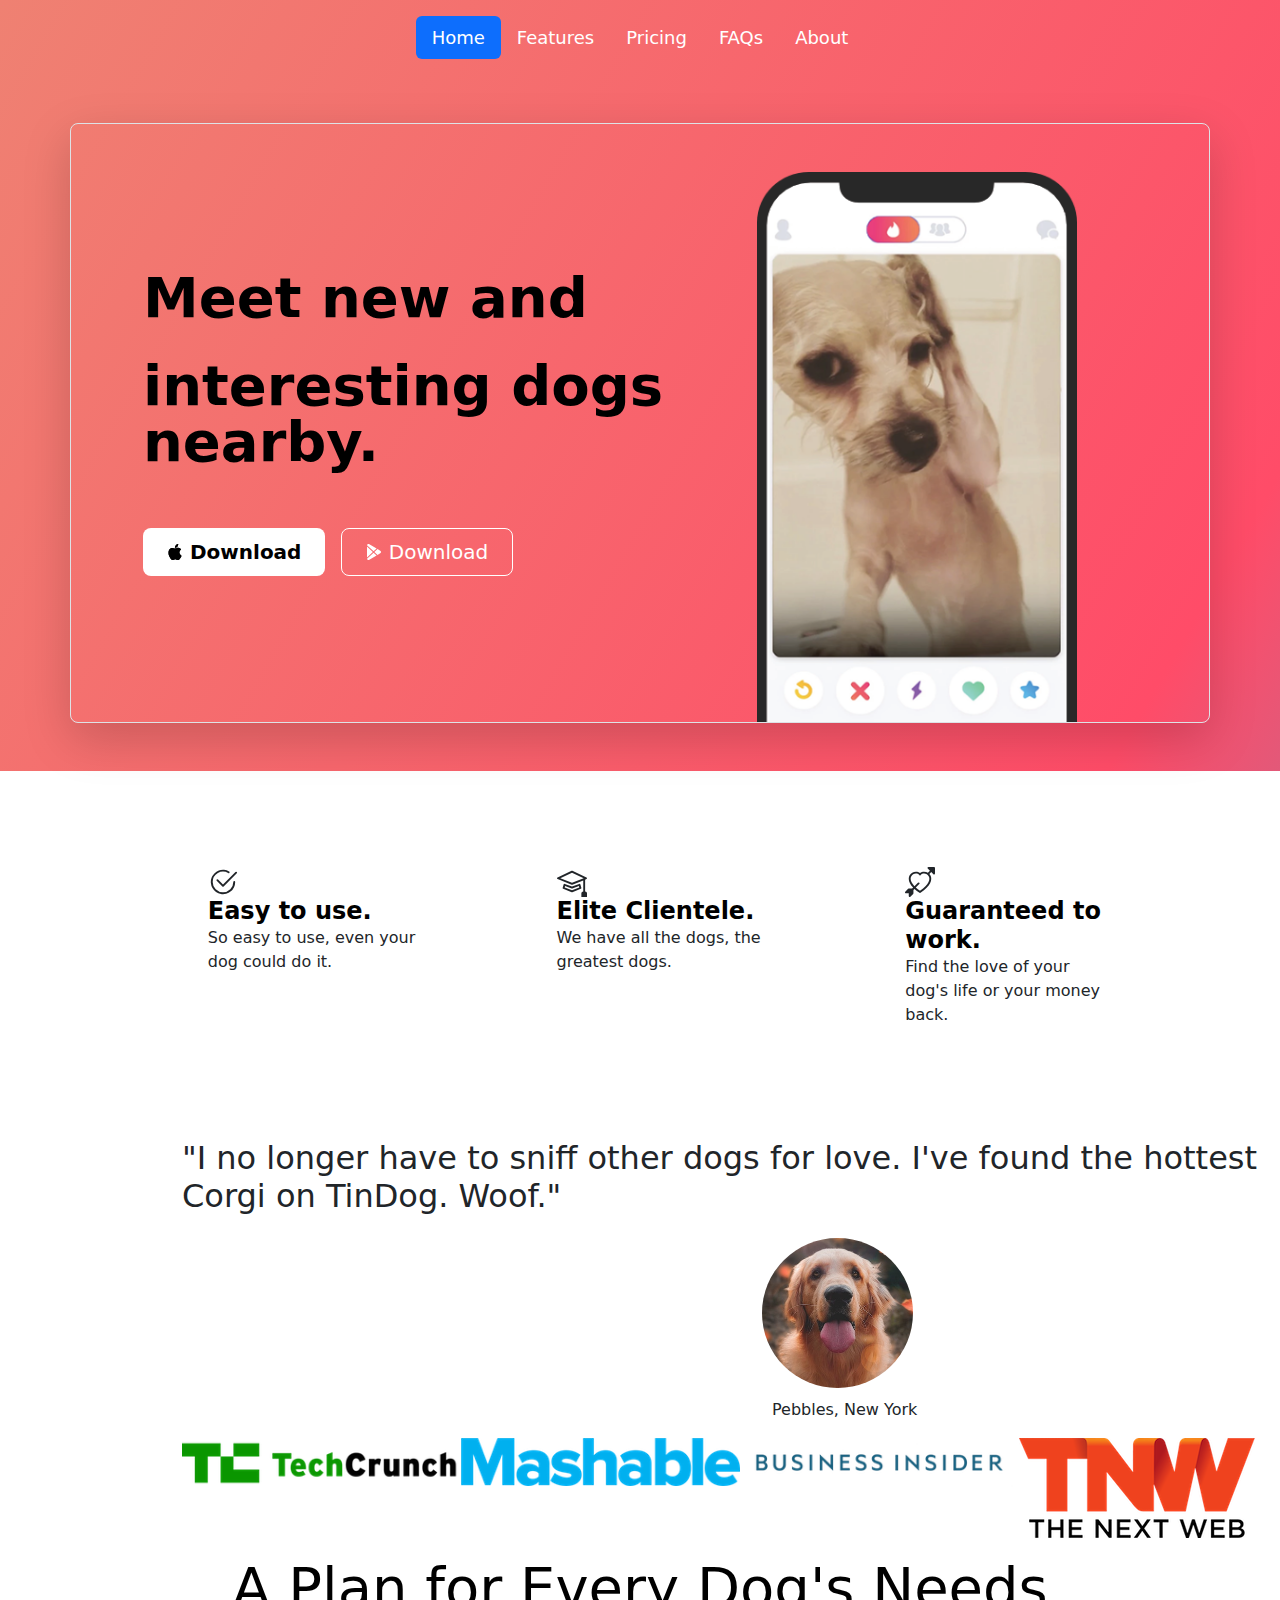
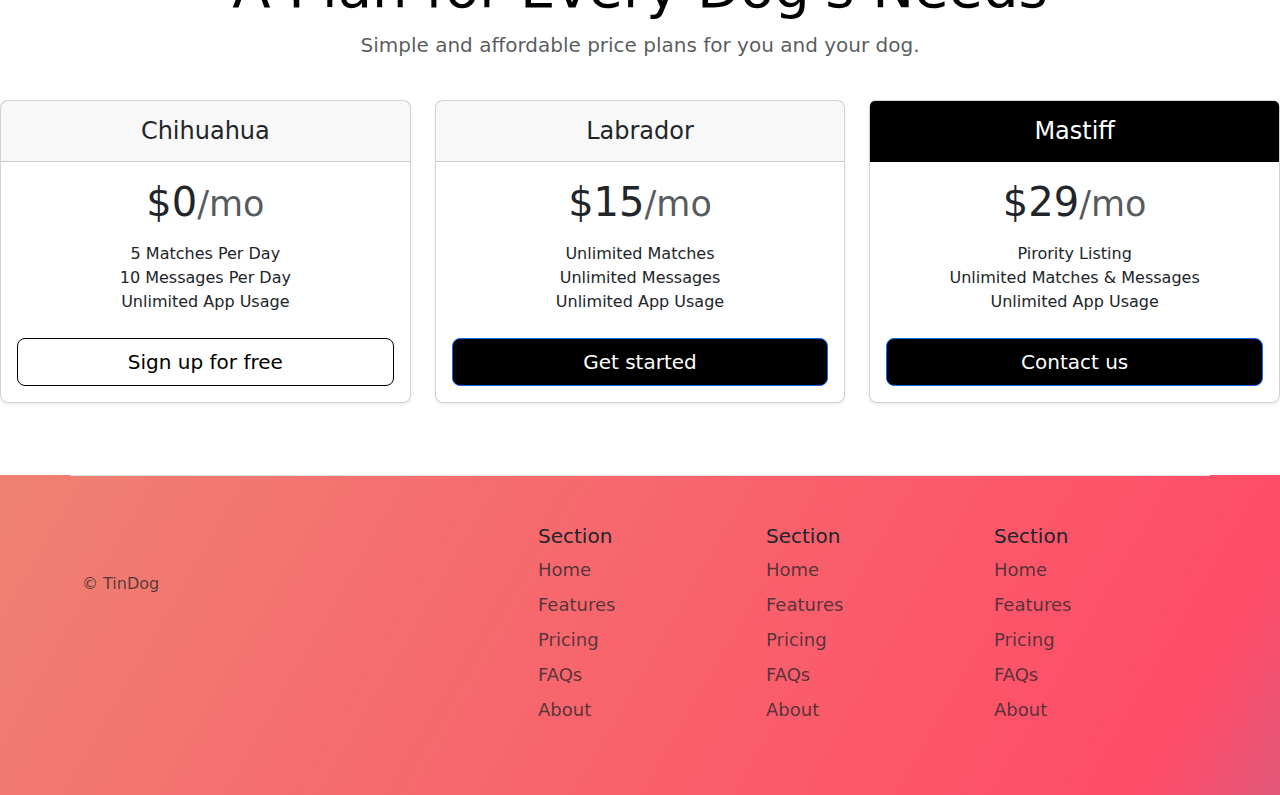
==== Bootstrap/11.3 TinDog Project/index.html @ 8932f7f0 "Updated" ====
<!DOCTYPE html>
<html lang="en">

<head>
  <meta charset="UTF-8">
  <meta name="viewport" content="width=device-width, initial-scale=1.0">
  <title>TinDog</title>
  <link href="https://cdn.jsdelivr.net/npm/bootstrap@5.3.3/dist/css/bootstrap.min.css" rel="stylesheet"
    integrity="sha384-QWTKZyjpPEjISv5WaRU9OFeRpok6YctnYmDr5pNlyT2bRjXh0JMhjY6hW+ALEwIH" crossorigin="anonymous">
  <link rel="stylesheet" href="./css/style.css">
</head>

<body>

  <!-- Title -->
  <section class="gradient-background" id="title">

    <div class="container">
      <header class="d-flex justify-content-center py-3">
        <ul class="nav nav-pills">
          <li class="nav-item"><a href="#" class="nav-link active" aria-current="page">Home</a></li>
          <li class="nav-item"><a href="#" class="nav-link" style="color: white;">Features</a></li>
          <li class="nav-item"><a href="#" class="nav-link" style="color: white;">Pricing</a></li>
          <li class="nav-item"><a href="#" class="nav-link" style="color: white;">FAQs</a></li>
          <li class="nav-item"><a href="#" class="nav-link" style="color: white;">About</a></li>
        </ul>
      </header>
    </div>

    <div class="container my-5">
      <div class="row p-4 pb-0 pe-lg-0 pt-lg-5 align-items-center rounded-3 border shadow-lg">
        <div class="col-lg-7 p-3 p-lg-5 pt-lg-3">
          <h1 class="display-4 fw-bold lh-1 text-body-emphasis">Meet new and</h1> <br />
          <h1 class="display-4 fw-bold lh-1 text-body-emphasis" style="padding-bottom: 50px;">interesting dogs nearby.
          </h1>

          <div class="d-grid gap-2 d-md-flex justify-content-md-start mb-4 mb-lg-3">

            <button type="button" class="btn btn-primary btn-lg px-4 me-md-2 fw-bold "
              style="color: black; background-color: white; border: none;">
              <svg xmlns="http://www.w3.org/2000/svg" width="16" height="16" fill="currentColor"
                class="bi bi-apple mb-1" viewBox="0 0 16 16">
                <path
                  d="M11.182.008C11.148-.03 9.923.023 8.857 1.18c-1.066 1.156-.902 2.482-.878 2.516.024.034 1.52.087 2.475-1.258.955-1.345.762-2.391.728-2.43Zm3.314 11.733c-.048-.096-2.325-1.234-2.113-3.422.212-2.189 1.675-2.789 1.698-2.854.023-.065-.597-.79-1.254-1.157a3.692 3.692 0 0 0-1.563-.434c-.108-.003-.483-.095-1.254.116-.508.139-1.653.589-1.968.607-.316.018-1.256-.522-2.267-.665-.647-.125-1.333.131-1.824.328-.49.196-1.422.754-2.074 2.237-.652 1.482-.311 3.83-.067 4.56.244.729.625 1.924 1.273 2.796.576.984 1.34 1.667 1.659 1.899.319.232 1.219.386 1.843.067.502-.308 1.408-.485 1.766-.472.357.013 1.061.154 1.782.539.571.197 1.111.115 1.652-.105.541-.221 1.324-1.059 2.238-2.758.347-.79.505-1.217.473-1.282Z" />
                <path
                  d="M11.182.008C11.148-.03 9.923.023 8.857 1.18c-1.066 1.156-.902 2.482-.878 2.516.024.034 1.52.087 2.475-1.258.955-1.345.762-2.391.728-2.43Zm3.314 11.733c-.048-.096-2.325-1.234-2.113-3.422.212-2.189 1.675-2.789 1.698-2.854.023-.065-.597-.79-1.254-1.157a3.692 3.692 0 0 0-1.563-.434c-.108-.003-.483-.095-1.254.116-.508.139-1.653.589-1.968.607-.316.018-1.256-.522-2.267-.665-.647-.125-1.333.131-1.824.328-.49.196-1.422.754-2.074 2.237-.652 1.482-.311 3.83-.067 4.56.244.729.625 1.924 1.273 2.796.576.984 1.34 1.667 1.659 1.899.319.232 1.219.386 1.843.067.502-.308 1.408-.485 1.766-.472.357.013 1.061.154 1.782.539.571.197 1.111.115 1.652-.105.541-.221 1.324-1.059 2.238-2.758.347-.79.505-1.217.473-1.282Z" />
              </svg>

              Download</button>
            <button type="button" class="btn btn-outline-secondary btn-lg px-4 "
              style="color: white; border: 1px solid white;">
              <svg xmlns="http://www.w3.org/2000/svg" width="16" height="16" fill="currentColor"
                class="bi bi-google-play mb-1" viewBox="0 0 16 16">
                <path
                  d="M14.222 9.374c1.037-.61 1.037-2.137 0-2.748L11.528 5.04 8.32 8l3.207 2.96 2.694-1.586Zm-3.595 2.116L7.583 8.68 1.03 14.73c.201 1.029 1.36 1.61 2.303 1.055l7.294-4.295ZM1 13.396V2.603L6.846 8 1 13.396ZM1.03 1.27l6.553 6.05 3.044-2.81L3.333.215C2.39-.341 1.231.24 1.03 1.27Z" />
              </svg>


              Download</button>
          </div>
        </div>
        <div class="col iphone">
          <img src="./images/iphone.png" alt="app preview" height="550" width="320">
        </div>
      </div>

    </div>
  </section>

  <!-- Features -->
  <section id="features">

    <div class="container px-4 py-5" id="icon-grid">

      <div class="row row-cols-1 row-cols-sm-2 row-cols-md-3 row-cols-lg-4 g-4 py-5">
        <div class="col d-flex align-items-start">
          <svg class="bi text-body-secondary flex-shrink-0 me-3" width="1.75em" height="1.75em">
            <use xlink:href="#bootstrap"></use>
          </svg>
          <div>
            <svg xmlns="http://www.w3.org/2000/svg" height="30" fill="currentColor" class="bi bi-check2-circle"
              viewBox="0 0 16 16">
              <path
                d="M2.5 8a5.5 5.5 0 0 1 8.25-4.764.5.5 0 0 0 .5-.866A6.5 6.5 0 1 0 14.5 8a.5.5 0 0 0-1 0 5.5 5.5 0 1 1-11 0z" />
              <path
                d="M15.354 3.354a.5.5 0 0 0-.708-.708L8 9.293 5.354 6.646a.5.5 0 1 0-.708.708l3 3a.5.5 0 0 0 .708 0l7-7z" />
            </svg>
            <h3 class="fw-bold mb-0 fs-4 text-body-emphasis">Easy to use.</h3>
            <p>So easy to use, even your dog could do it.</p>
          </div>
        </div>
        <div class="col d-flex align-items-start">
          <svg class="bi text-body-secondary flex-shrink-0 me-3" width="1.75em" height="1.75em">
            <use xlink:href="#cpu-fill"></use>
          </svg>
          <div>
            <svg xmlns="http://www.w3.org/2000/svg" height="30" fill="currentColor" class="bi bi-mortarboard"
              viewBox="0 0 16 16">
              <path
                d="M8.211 2.047a.5.5 0 0 0-.422 0l-7.5 3.5a.5.5 0 0 0 .025.917l7.5 3a.5.5 0 0 0 .372 0L14 7.14V13a1 1 0 0 0-1 1v2h3v-2a1 1 0 0 0-1-1V6.739l.686-.275a.5.5 0 0 0 .025-.917l-7.5-3.5ZM8 8.46 1.758 5.965 8 3.052l6.242 2.913L8 8.46Z" />
              <path
                d="M4.176 9.032a.5.5 0 0 0-.656.327l-.5 1.7a.5.5 0 0 0 .294.605l4.5 1.8a.5.5 0 0 0 .372 0l4.5-1.8a.5.5 0 0 0 .294-.605l-.5-1.7a.5.5 0 0 0-.656-.327L8 10.466 4.176 9.032Zm-.068 1.873.22-.748 3.496 1.311a.5.5 0 0 0 .352 0l3.496-1.311.22.748L8 12.46l-3.892-1.556Z" />
            </svg>
            <h3 class="fw-bold mb-0 fs-4 text-body-emphasis">Elite Clientele.</h3>
            <p>We have all the dogs, the greatest dogs.</p>
          </div>
        </div>
        <div class="col d-flex align-items-start">
          <svg class="bi text-body-secondary flex-shrink-0 me-3" width="1.75em" height="1.75em">
            <use xlink:href="#calendar3"></use>
          </svg>
          <div>
            <svg xmlns="http://www.w3.org/2000/svg" height="30" fill="currentColor" class="bi bi-arrow-through-heart"
              viewBox="0 0 16 16">
              <path fill-rule="evenodd"
                d="M2.854 15.854A.5.5 0 0 1 2 15.5V14H.5a.5.5 0 0 1-.354-.854l1.5-1.5A.5.5 0 0 1 2 11.5h1.793l.53-.53c-.771-.802-1.328-1.58-1.704-2.32-.798-1.575-.775-2.996-.213-4.092C3.426 2.565 6.18 1.809 8 3.233c1.25-.98 2.944-.928 4.212-.152L13.292 2 12.147.854A.5.5 0 0 1 12.5 0h3a.5.5 0 0 1 .5.5v3a.5.5 0 0 1-.854.354L14 2.707l-1.006 1.006c.236.248.44.531.6.845.562 1.096.585 2.517-.213 4.092-.793 1.563-2.395 3.288-5.105 5.08L8 13.912l-.276-.182a21.86 21.86 0 0 1-2.685-2.062l-.539.54V14a.5.5 0 0 1-.146.354l-1.5 1.5Zm2.893-4.894A20.419 20.419 0 0 0 8 12.71c2.456-1.666 3.827-3.207 4.489-4.512.679-1.34.607-2.42.215-3.185-.817-1.595-3.087-2.054-4.346-.761L8 4.62l-.358-.368c-1.259-1.293-3.53-.834-4.346.761-.392.766-.464 1.845.215 3.185.323.636.815 1.33 1.519 2.065l1.866-1.867a.5.5 0 1 1 .708.708L5.747 10.96Z" />
            </svg>
            <h3 class="fw-bold mb-0 fs-4 text-body-emphasis">Guaranteed to work.</h3>
            <p>Find the love of your dog's life or your money back.</p>
          </div>
        </div>
      </div>
    </div>

  </section>
  <!-- Testimonial -->
  <section id="testimonial" class="container img-fluid">
    <h2>"I no longer have to sniff other dogs for love. I've found the hottest Corgi on TinDog. Woof."</h2>
    <img class="img-fluid dog" src="./images/dog-img.jpg" alt="dog image" />
    <p>Pebbles, New York</p>
  <div class="logo" >
    <img class="img-fluid" src="./images/techcrunch.png" alt="techcrunch logo" />
    <img class="img-fluid" src="./images/mashable.png" alt="mashable logo" />
    <img class="img-fluid" src="./images/bizinsider.png" alt="bizinsider logo" />
    <img class="img-fluid" src="./images/tnw.png" alt="tnw logo" />
  </div>
  </section>


  <!-- Pricing -->
  <section id="pricing">
    <div class="pricing-header p-3 pb-md-4 mx-auto text-center">
      <h1 class="display-4 fw-normal text-body-emphasis">A Plan for Every Dog's Needs</h1>
      <p class="fs-5 text-body-secondary">Simple and affordable price plans for you and your dog.</p>
    </div>
  
    <main>
      <div class="row row-cols-1 row-cols-md-3 mb-3 text-center">
        <div class="col">
          <div class="card mb-4 rounded-3 shadow-sm">
            <div class="card-header py-3">
              <h4 class="my-0 fw-normal">Chihuahua</h4>
            </div>
            <div class="card-body">
              <h1 class="card-title pricing-card-title">$0<small class="text-body-secondary fw-light">/mo</small></h1>
              <ul class="list-unstyled mt-3 mb-4">
                <li>5 Matches Per Day</li>
                <li>10 Messages Per Day</li>
                <li>Unlimited App Usage</li>
              </ul>
              <button type="button" class="w-100 btn btn-lg btn-outline-primary" style="border: 1px solid black; color: black;">Sign up for free</button>
            </div>
          </div>
        </div>
        <div class="col">
          <div class="card mb-4 rounded-3 shadow-sm">
            <div class="card-header py-3">
              <h4 class="my-0 fw-normal">Labrador</h4>
            </div>
            <div class="card-body">
              <h1 class="card-title pricing-card-title">$15<small class="text-body-secondary fw-light">/mo</small></h1>
              <ul class="list-unstyled mt-3 mb-4">
                <li>Unlimited Matches</li>
                <li>Unlimited Messages</li>
                <li>Unlimited App Usage</li>
              </ul>
              <button type="button" class="w-100 btn btn-lg btn-primary" style="background-color: black;">Get started</button>
            </div>
          </div>
        </div>
        <div class="col">
          <div class="card mb-4 rounded-3 shadow-sm">
            <div class="card-header py-3" style="background-color: black; color: white;;">
              <h4 class="my-0 fw-normal">Mastiff</h4>
            </div>
            <div class="card-body">
              <h1 class="card-title pricing-card-title">$29<small class="text-body-secondary fw-light">/mo</small></h1>
              <ul class="list-unstyled mt-3 mb-4">
                <li>Pirority Listing</li>
                <li>Unlimited Matches & Messages</li>
                <li>Unlimited App Usage</li>
              </ul>
              <button type="button" class="w-100 btn btn-lg btn-primary" style="background-color: black;">Contact us</button>
            </div>
          </div>
        </div>
      </div>
  
      
    </main>
  </section>


  <!-- Footer -->
  <section id="footer" class="gradient-background">
    <div class="container ">
      <footer class="row row-cols-1 row-cols-sm-2 row-cols-md-5 py-5 my-5 border-top mb-0">
        <div class="col mb-3">
          <a href="/" class="d-flex align-items-center mb-3 link-body-emphasis text-decoration-none">
            <svg class="bi me-2" width="40" height="32"><use xlink:href="#bootstrap"></use></svg>
          </a>
          <p class="text-body-secondary">© TinDog</p>
        </div>
    
        <div class="col mb-3">
    
        </div>
    
        <div class="col mb-3">
          <h5>Section</h5>
          <ul class="nav flex-column">
            <li class="nav-item mb-2"><a href="#" class="nav-link p-0 text-body-secondary">Home</a></li>
            <li class="nav-item mb-2"><a href="#" class="nav-link p-0 text-body-secondary">Features</a></li>
            <li class="nav-item mb-2"><a href="#" class="nav-link p-0 text-body-secondary">Pricing</a></li>
            <li class="nav-item mb-2"><a href="#" class="nav-link p-0 text-body-secondary">FAQs</a></li>
            <li class="nav-item mb-2"><a href="#" class="nav-link p-0 text-body-secondary">About</a></li>
          </ul>
        </div>
    
        <div class="col mb-3">
          <h5>Section</h5>
          <ul class="nav flex-column">
            <li class="nav-item mb-2"><a href="#" class="nav-link p-0 text-body-secondary">Home</a></li>
            <li class="nav-item mb-2"><a href="#" class="nav-link p-0 text-body-secondary">Features</a></li>
            <li class="nav-item mb-2"><a href="#" class="nav-link p-0 text-body-secondary">Pricing</a></li>
            <li class="nav-item mb-2"><a href="#" class="nav-link p-0 text-body-secondary">FAQs</a></li>
            <li class="nav-item mb-2"><a href="#" class="nav-link p-0 text-body-secondary">About</a></li>
          </ul>
        </div>
    
        <div class="col mb-3">
          <h5>Section</h5>
          <ul class="nav flex-column">
            <li class="nav-item mb-2"><a href="#" class="nav-link p-0 text-body-secondary">Home</a></li>
            <li class="nav-item mb-2"><a href="#" class="nav-link p-0 text-body-secondary">Features</a></li>
            <li class="nav-item mb-2"><a href="#" class="nav-link p-0 text-body-secondary">Pricing</a></li>
            <li class="nav-item mb-2"><a href="#" class="nav-link p-0 text-body-secondary">FAQs</a></li>
            <li class="nav-item mb-2"><a href="#" class="nav-link p-0 text-body-secondary">About</a></li>
          </ul>
        </div>
      </footer>
    </div>
  </section>


  <script src="https://cdn.jsdelivr.net/npm/bootstrap@5.3.3/dist/js/bootstrap.bundle.min.js"
    integrity="sha384-YvpcrYf0tY3lHB60NNkmXc5s9fDVZLESaAA55NDzOxhy9GkcIdslK1eN7N6jIeHz"
    crossorigin="anonymous"></script>
</body>

</html>
---- Bootstrap/11.3 TinDog Project/css/style.css ----
.gradient-background {
  background: linear-gradient(300deg, #00bfff, #ff4c68, #ef8172);
  background-size: 180% 180%;
  animation: gradient-animation 18s ease infinite;
}

@keyframes gradient-animation {
  0% {
    background-position: 0% 50%;
  }
  50% {
    background-position: 100% 50%;
  }
  100% {
    background-position: 0% 50%;
  }
}

.icon-square {
  width: 3rem;
  height: 3rem;
  border-radius: 0.75rem;
}

.profile-img {
  height: 100px;
  border-radius: 50%;
}

li.nav-item {
  font-size: large;
}

#features div > div {
  justify-content: space-evenly;
}
#testimonial {
  translate: 100px;
    .dog{
        height: 150px;
        margin-top: 15px;
        margin-bottom: 10px;
        border-radius: 50%;
        translate: 580px;
    }
    p{translate: 590px;}
    .logo {
      display: grid;
      grid-template-columns:repeat(4, 1fr);
      grid-template-rows: 1fr;
      
    }
}

#title {
  display: grid;
}
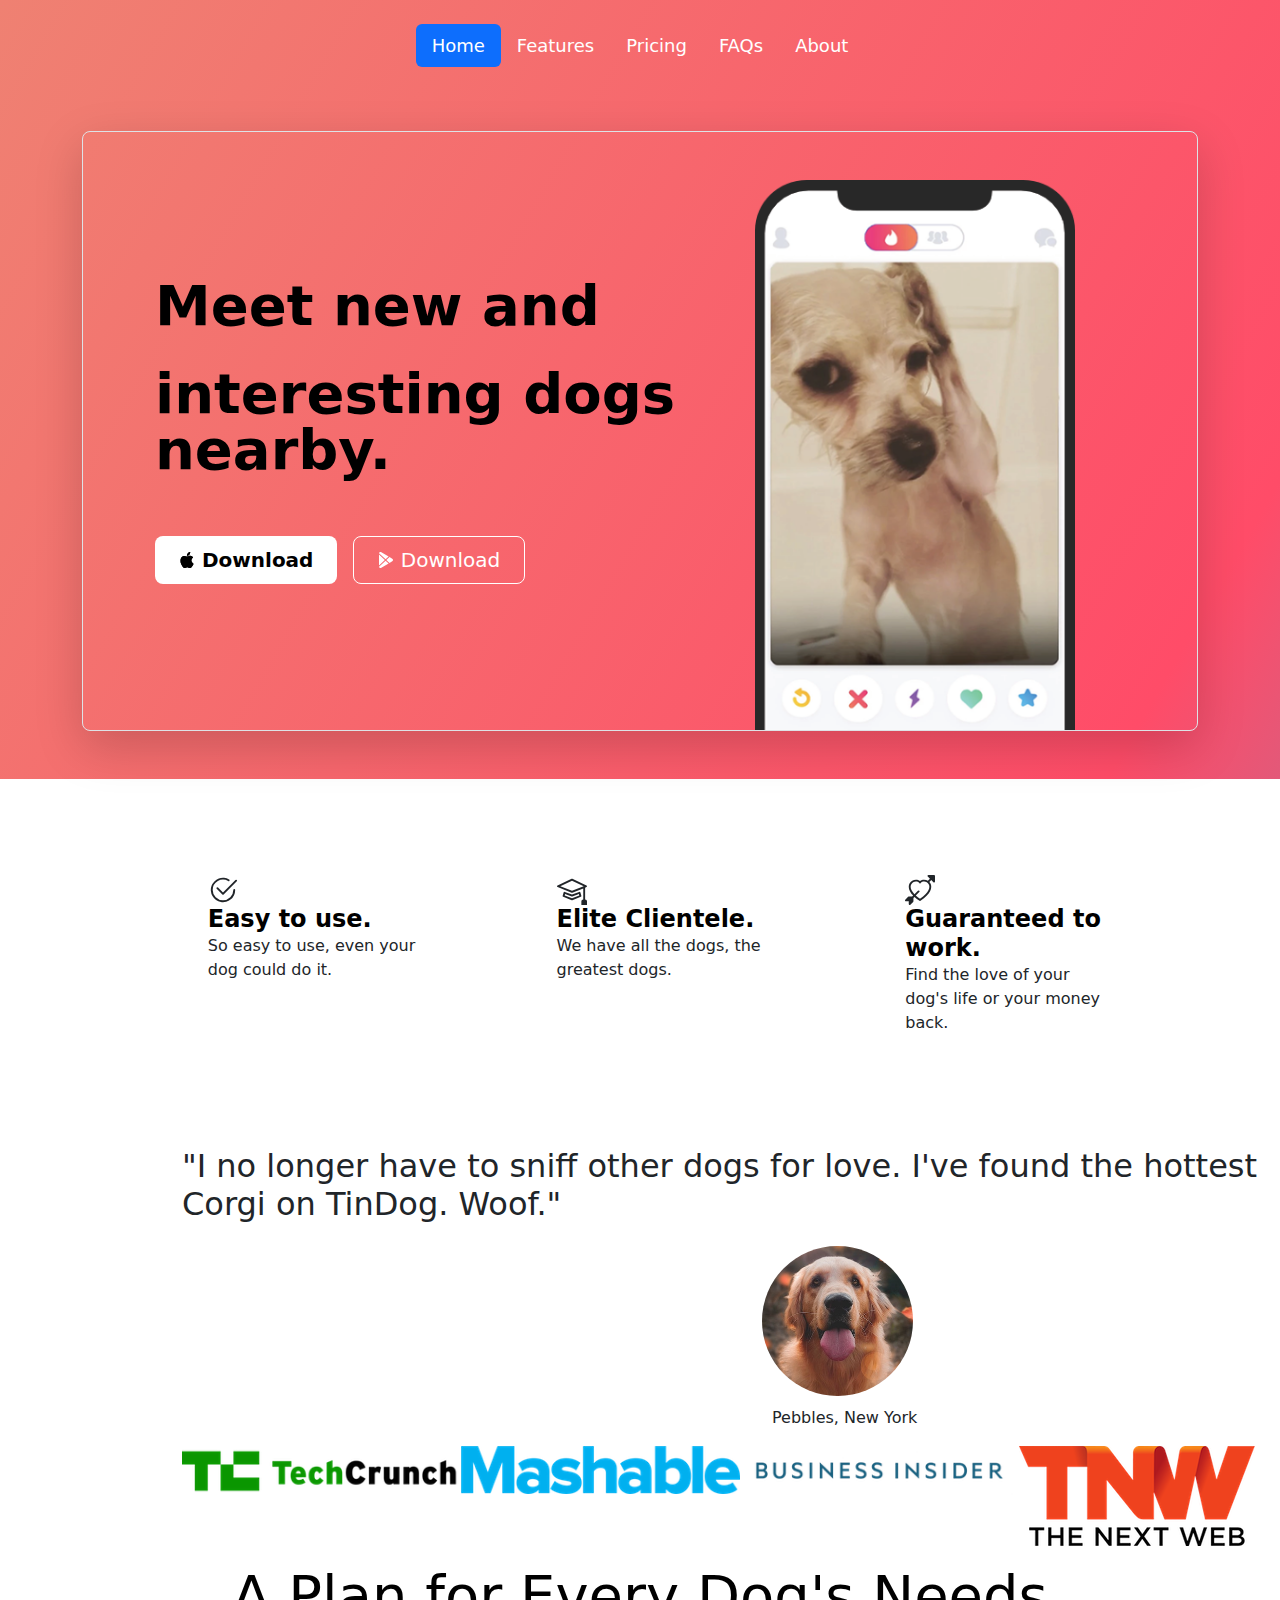
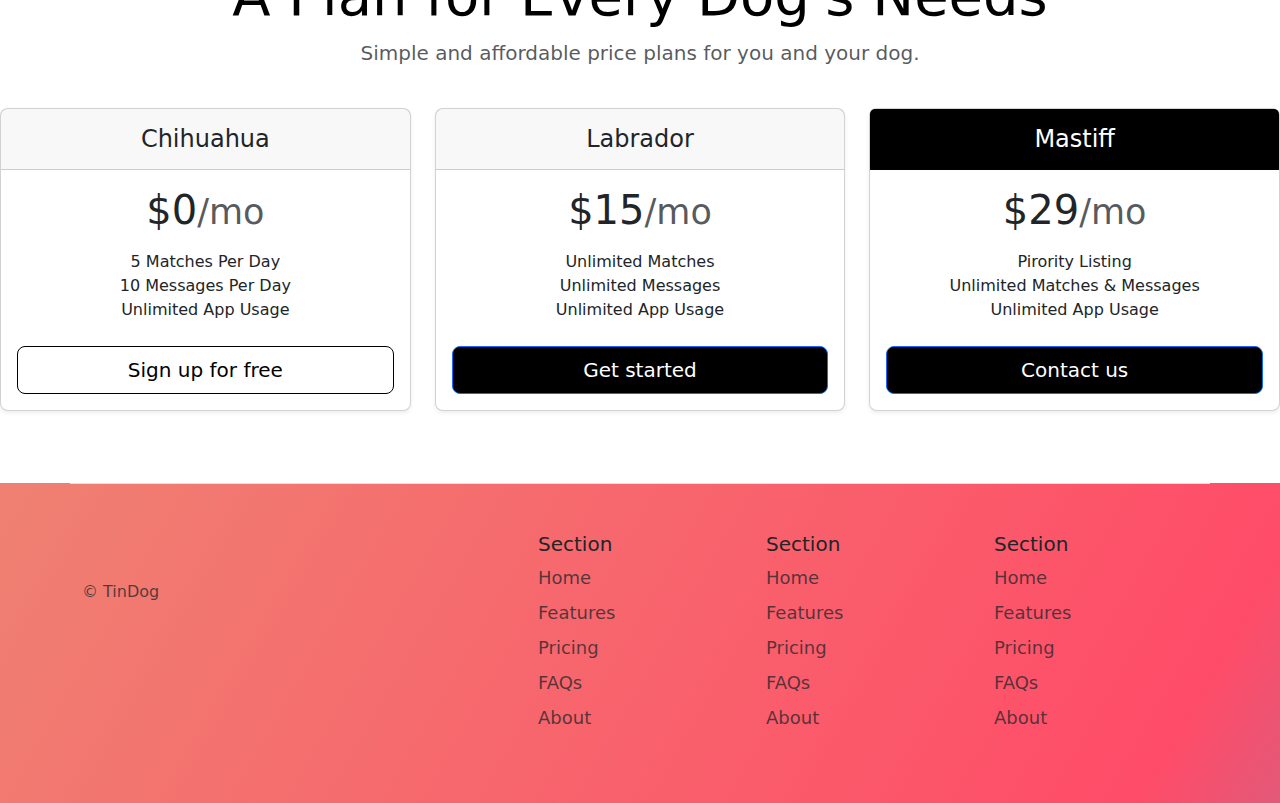
==== commit fc5ceaa0: "Updated" ====
--- a/Bootstrap/11.3 TinDog Project/index.html
+++ b/Bootstrap/11.3 TinDog Project/index.html
@@ -15,7 +15,7 @@
   <!-- Title -->
   <section class="gradient-background" id="title">
 
-    <div class="container">
+    <div class="container col-xxl-8 px-4 pt-2">
       <header class="d-flex justify-content-center py-3">
         <ul class="nav nav-pills">
           <li class="nav-item"><a href="#" class="nav-link active" aria-current="page">Home</a></li>
@@ -27,7 +27,7 @@
       </header>
     </div>
 
-    <div class="container my-5">
+    <div class="container my-5 col-xxl-10 px-4">
       <div class="row p-4 pb-0 pe-lg-0 pt-lg-5 align-items-center rounded-3 border shadow-lg">
         <div class="col-lg-7 p-3 p-lg-5 pt-lg-3">
           <h1 class="display-4 fw-bold lh-1 text-body-emphasis">Meet new and</h1> <br />
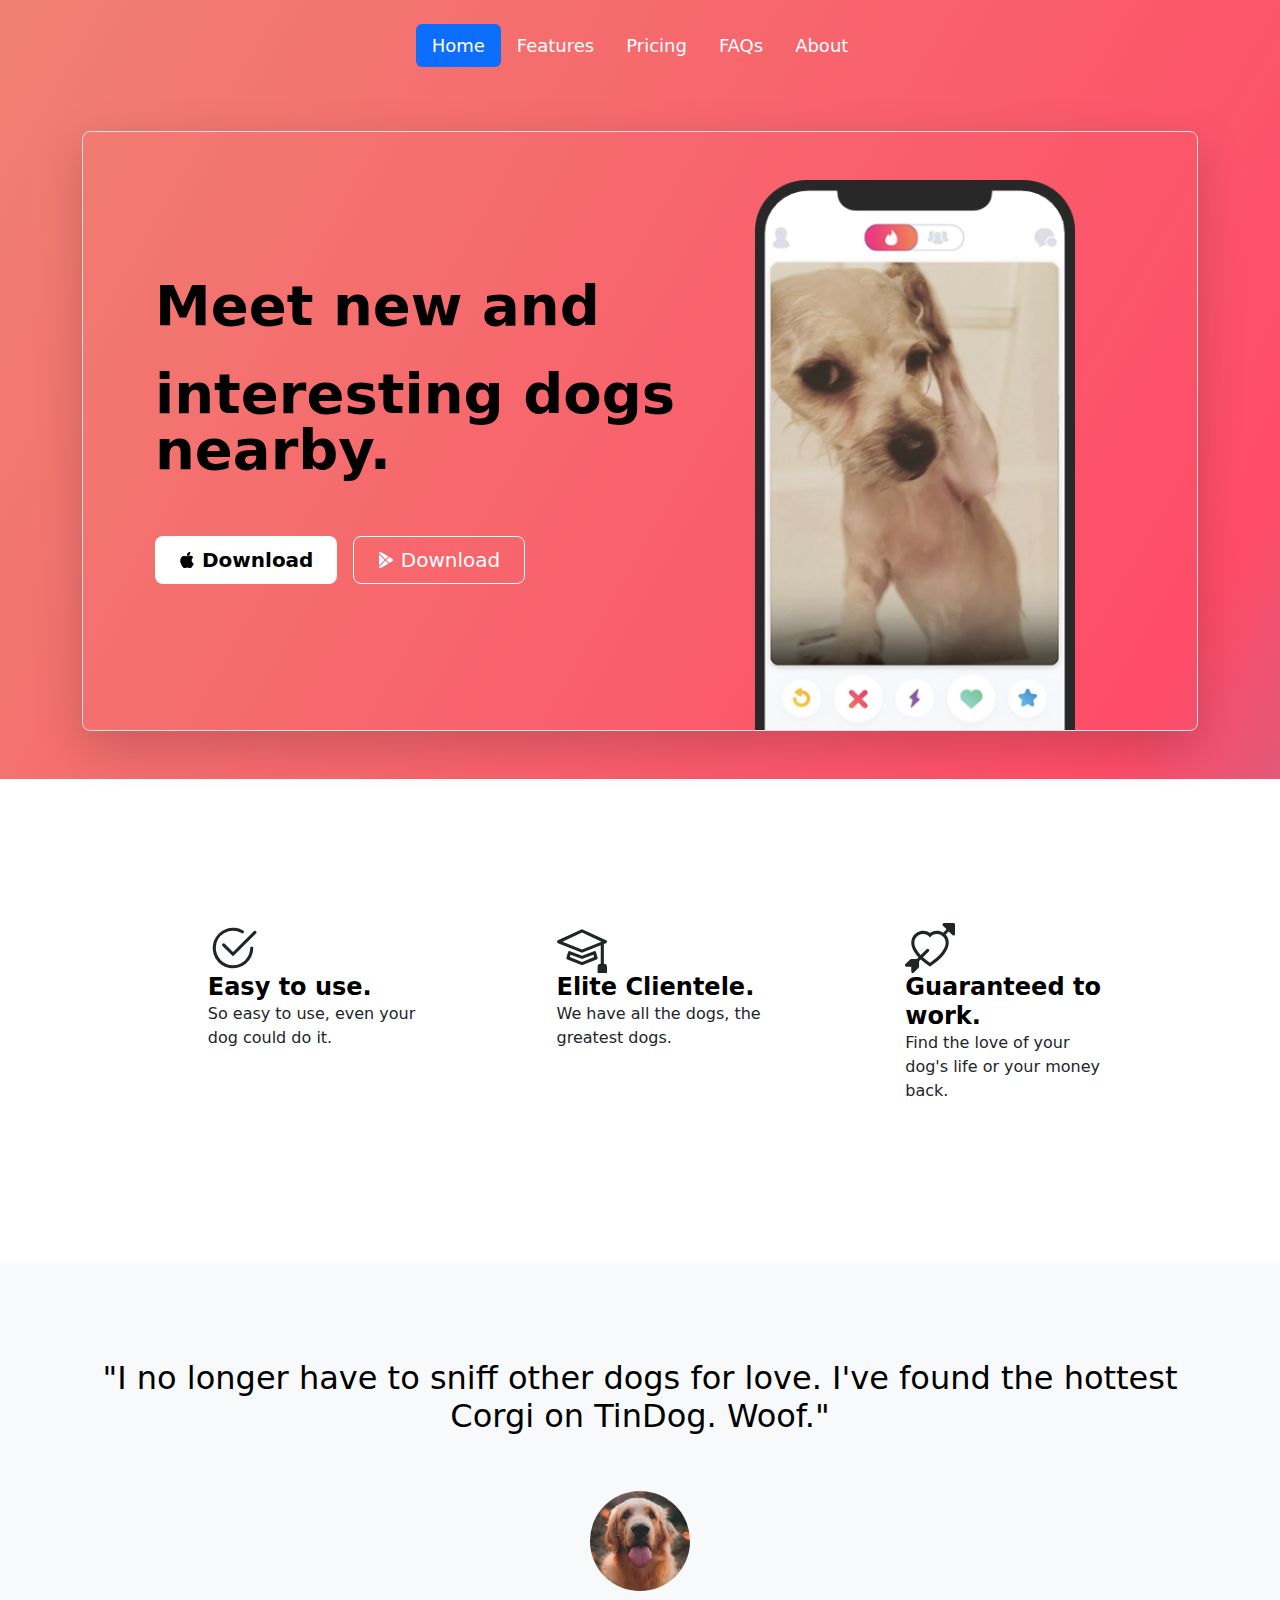
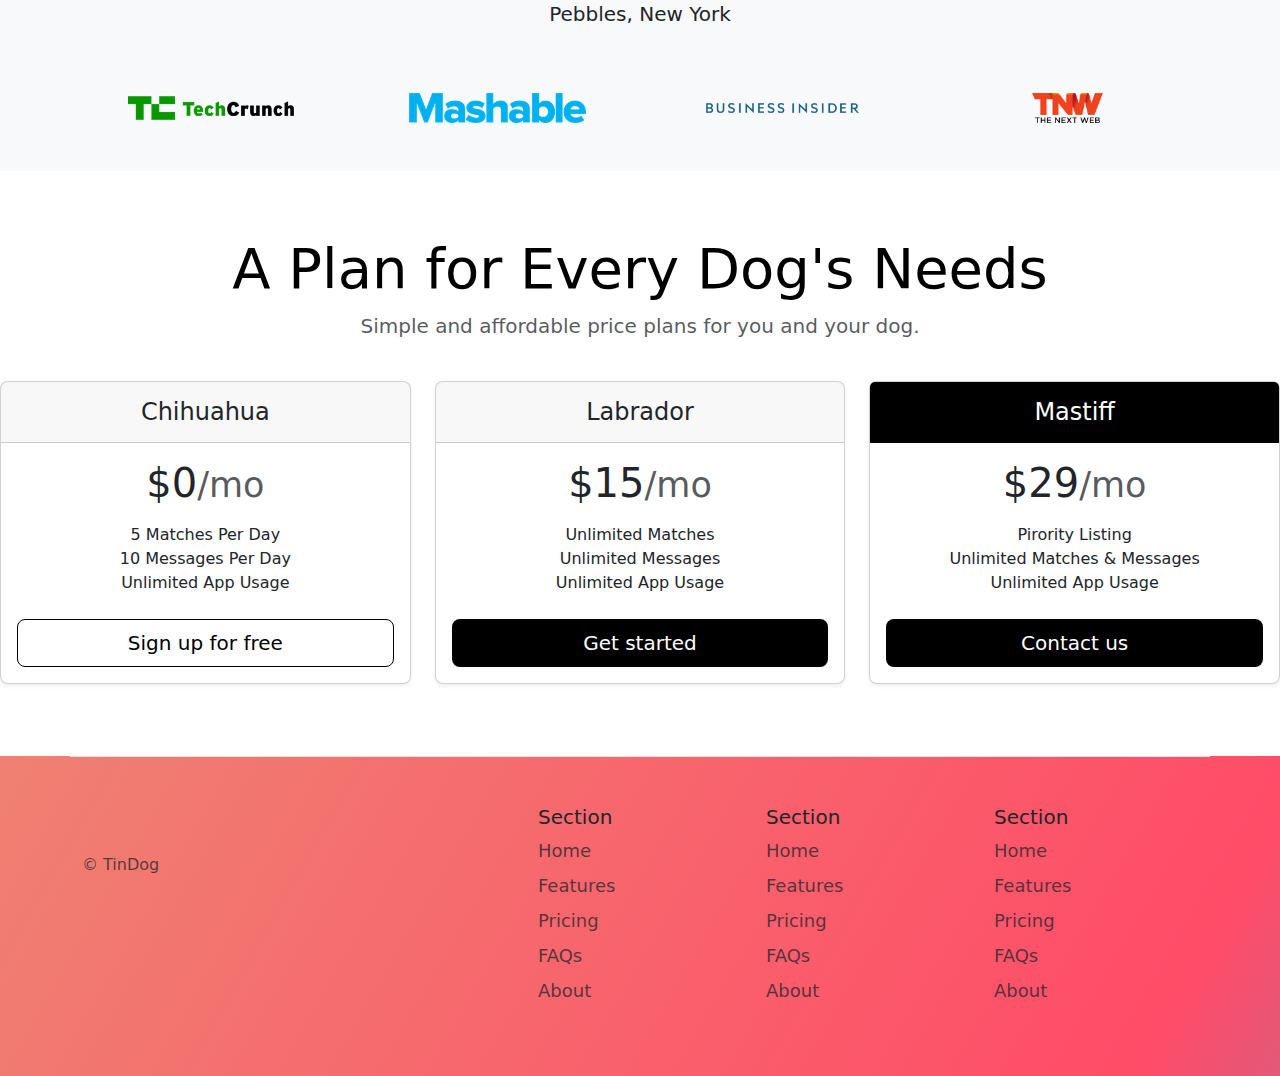
==== commit 7cb3069e: "Updated" ====
--- a/Bootstrap/11.3 TinDog Project/index.html
+++ b/Bootstrap/11.3 TinDog Project/index.html
@@ -1,5 +1,5 @@
-<!DOCTYPE html>
-<html lang="en">
+<!DOCTYPE html >
+<html lang="en" >
 
 <head>
   <meta charset="UTF-8">
@@ -27,7 +27,7 @@
       </header>
     </div>
 
-    <div class="container my-5 col-xxl-10 px-4">
+    <div class="container my-5 pb-md-5 col-xxl-10 px-4">
       <div class="row p-4 pb-0 pe-lg-0 pt-lg-5 align-items-center rounded-3 border shadow-lg">
         <div class="col-lg-7 p-3 p-lg-5 pt-lg-3">
           <h1 class="display-4 fw-bold lh-1 text-body-emphasis">Meet new and</h1> <br />
@@ -78,7 +78,7 @@
             <use xlink:href="#bootstrap"></use>
           </svg>
           <div>
-            <svg xmlns="http://www.w3.org/2000/svg" height="30" fill="currentColor" class="bi bi-check2-circle"
+            <svg xmlns="http://www.w3.org/2000/svg" height="50" fill="currentColor" class="bi bi-check2-circle"
               viewBox="0 0 16 16">
               <path
                 d="M2.5 8a5.5 5.5 0 0 1 8.25-4.764.5.5 0 0 0 .5-.866A6.5 6.5 0 1 0 14.5 8a.5.5 0 0 0-1 0 5.5 5.5 0 1 1-11 0z" />
@@ -94,7 +94,7 @@
             <use xlink:href="#cpu-fill"></use>
           </svg>
           <div>
-            <svg xmlns="http://www.w3.org/2000/svg" height="30" fill="currentColor" class="bi bi-mortarboard"
+            <svg xmlns="http://www.w3.org/2000/svg" height="50" fill="currentColor" class="bi bi-mortarboard"
               viewBox="0 0 16 16">
               <path
                 d="M8.211 2.047a.5.5 0 0 0-.422 0l-7.5 3.5a.5.5 0 0 0 .025.917l7.5 3a.5.5 0 0 0 .372 0L14 7.14V13a1 1 0 0 0-1 1v2h3v-2a1 1 0 0 0-1-1V6.739l.686-.275a.5.5 0 0 0 .025-.917l-7.5-3.5ZM8 8.46 1.758 5.965 8 3.052l6.242 2.913L8 8.46Z" />
@@ -110,7 +110,7 @@
             <use xlink:href="#calendar3"></use>
           </svg>
           <div>
-            <svg xmlns="http://www.w3.org/2000/svg" height="30" fill="currentColor" class="bi bi-arrow-through-heart"
+            <svg xmlns="http://www.w3.org/2000/svg" height="50" fill="currentColor" class="bi bi-arrow-through-heart"
               viewBox="0 0 16 16">
               <path fill-rule="evenodd"
                 d="M2.854 15.854A.5.5 0 0 1 2 15.5V14H.5a.5.5 0 0 1-.354-.854l1.5-1.5A.5.5 0 0 1 2 11.5h1.793l.53-.53c-.771-.802-1.328-1.58-1.704-2.32-.798-1.575-.775-2.996-.213-4.092C3.426 2.565 6.18 1.809 8 3.233c1.25-.98 2.944-.928 4.212-.152L13.292 2 12.147.854A.5.5 0 0 1 12.5 0h3a.5.5 0 0 1 .5.5v3a.5.5 0 0 1-.854.354L14 2.707l-1.006 1.006c.236.248.44.531.6.845.562 1.096.585 2.517-.213 4.092-.793 1.563-2.395 3.288-5.105 5.08L8 13.912l-.276-.182a21.86 21.86 0 0 1-2.685-2.062l-.539.54V14a.5.5 0 0 1-.146.354l-1.5 1.5Zm2.893-4.894A20.419 20.419 0 0 0 8 12.71c2.456-1.666 3.827-3.207 4.489-4.512.679-1.34.607-2.42.215-3.185-.817-1.595-3.087-2.054-4.346-.761L8 4.62l-.358-.368c-1.259-1.293-3.53-.834-4.346.761-.392.766-.464 1.845.215 3.185.323.636.815 1.33 1.519 2.065l1.866-1.867a.5.5 0 1 1 .708.708L5.747 10.96Z" />
@@ -124,16 +124,36 @@
 
   </section>
   <!-- Testimonial -->
-  <section id="testimonial" class="container img-fluid">
-    <h2>"I no longer have to sniff other dogs for love. I've found the hottest Corgi on TinDog. Woof."</h2>
-    <img class="img-fluid dog" src="./images/dog-img.jpg" alt="dog image" />
-    <p>Pebbles, New York</p>
-  <div class="logo" >
-    <img class="img-fluid" src="./images/techcrunch.png" alt="techcrunch logo" />
-    <img class="img-fluid" src="./images/mashable.png" alt="mashable logo" />
-    <img class="img-fluid" src="./images/bizinsider.png" alt="bizinsider logo" />
-    <img class="img-fluid" src="./images/tnw.png" alt="tnw logo" />
-  </div>
+  <section id="testimonial">
+    <div class="my-5">
+      <div class="p-5 text-center bg-body-tertiary">
+        <div class="container py-5">
+          <h2 class="text-body-emphasis">"I no longer have to sniff other dogs for love. I've found the hottest Corgi on
+            TinDog. Woof."</h2>
+          <img class="profile-img mt-5" src="./images/dog-img.jpg" alt="dog image">
+          <p class="col-lg-8 mx-auto lead mt-2">
+            Pebbles, New York
+          </p>
+        </div>
+
+        <div class="container">
+          <div class="row">
+            <div class="col-lg-3 col-sm-12">
+              <img src="./images/techcrunch.png" alt="techcrunch" height="30">
+            </div>
+            <div class="col-lg-3 col-sm-12">
+              <img src="./images/mashable.png" alt="mashable" height="30">
+            </div>
+            <div class="col-lg-3 col-sm-12">
+              <img src="./images/bizinsider.png" alt="bizinsider" height="30">
+            </div>
+            <div class="col-lg-3 col-sm-12">
+              <img src="./images/tnw.png" alt="tnw" height="30">
+            </div>
+          </div>
+        </div>
+      </div>
+    </div>
   </section>
 
 
@@ -174,13 +194,13 @@
                 <li>Unlimited Messages</li>
                 <li>Unlimited App Usage</li>
               </ul>
-              <button type="button" class="w-100 btn btn-lg btn-primary" style="background-color: black;">Get started</button>
+              <button type="button" class="w-100 btn btn-lg " style="background-color: black; color: white;">Get started</button>
             </div>
           </div>
         </div>
         <div class="col">
           <div class="card mb-4 rounded-3 shadow-sm">
-            <div class="card-header py-3" style="background-color: black; color: white;;">
+            <div class="card-header py-3" style="background-color: black; color: white;">
               <h4 class="my-0 fw-normal">Mastiff</h4>
             </div>
             <div class="card-body">
@@ -190,7 +210,7 @@
                 <li>Unlimited Matches & Messages</li>
                 <li>Unlimited App Usage</li>
               </ul>
-              <button type="button" class="w-100 btn btn-lg btn-primary" style="background-color: black;">Contact us</button>
+              <button type="button" class="w-100 btn btn-lg " style="background-color: black; color: white;">Contact us</button>
             </div>
           </div>
         </div>
--- a/Bootstrap/11.3 TinDog Project/css/style.css
+++ b/Bootstrap/11.3 TinDog Project/css/style.css
@@ -23,8 +23,8 @@
 }
 
 .profile-img {
+  border-radius: 50%;
   height: 100px;
-  border-radius: 50%;
 }
 
 li.nav-item {
@@ -34,24 +34,5 @@
 #features div > div {
   justify-content: space-evenly;
 }
-#testimonial {
-  translate: 100px;
-    .dog{
-        height: 150px;
-        margin-top: 15px;
-        margin-bottom: 10px;
-        border-radius: 50%;
-        translate: 580px;
-    }
-    p{translate: 590px;}
-    .logo {
-      display: grid;
-      grid-template-columns:repeat(4, 1fr);
-      grid-template-rows: 1fr;
-      
-    }
-}
 
-#title {
-  display: grid;
-}
+
